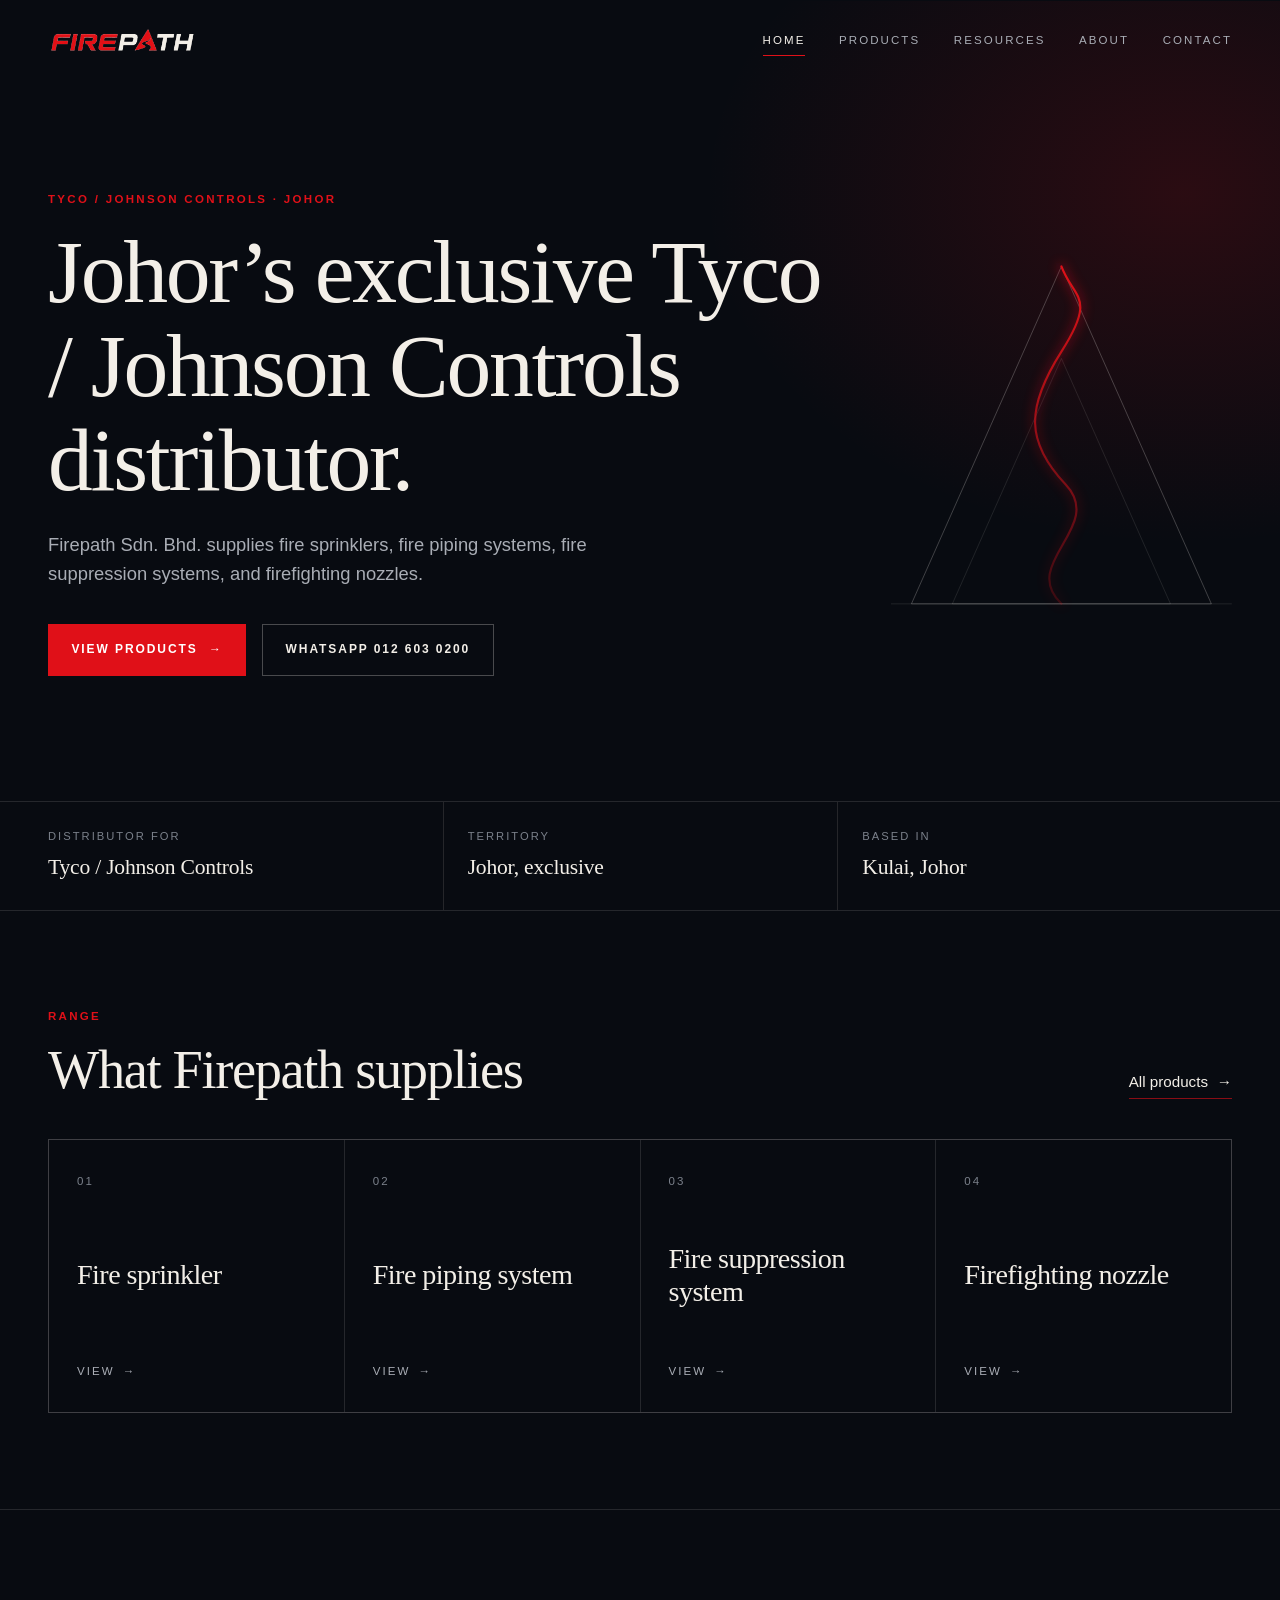
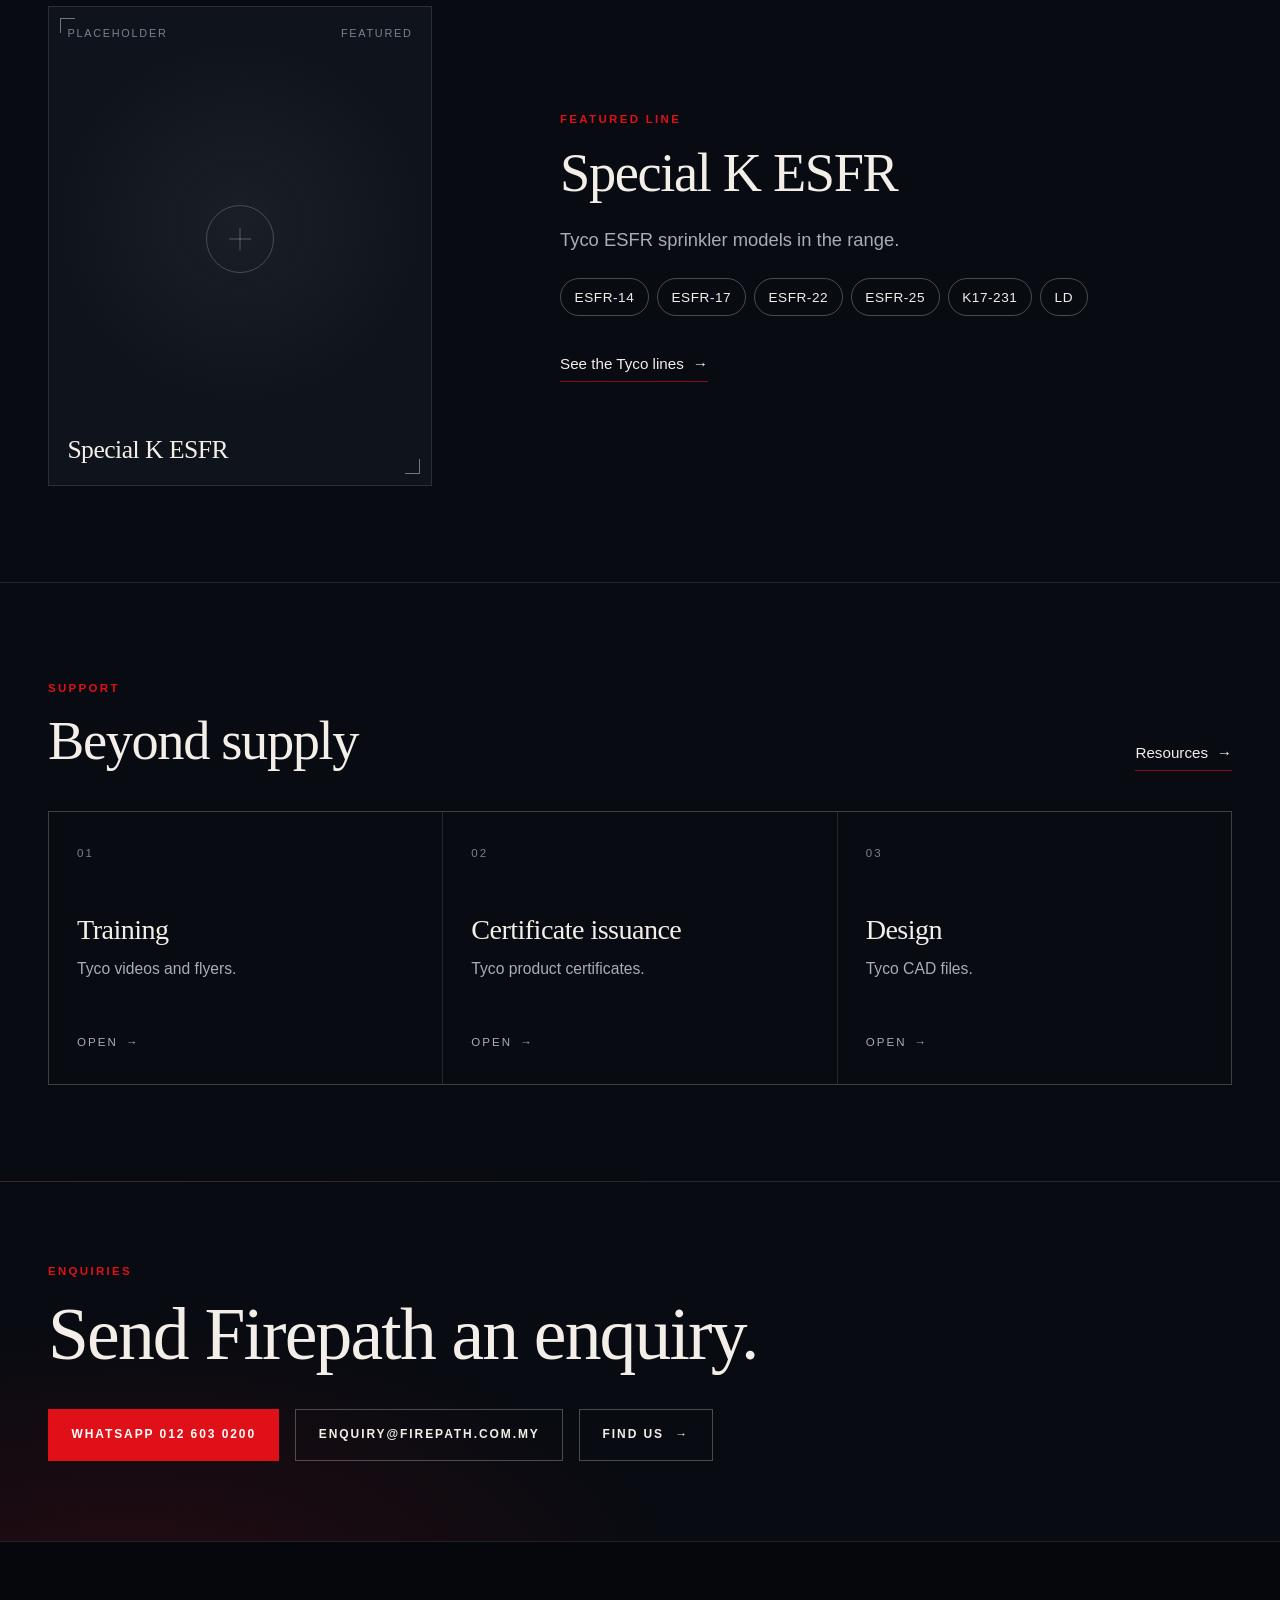
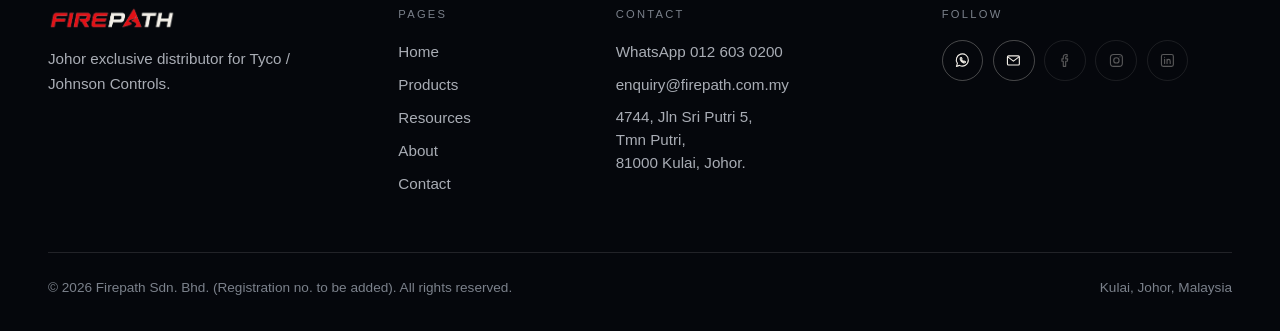
==== index.html @ 4579abf6 "Add Firepath static site Five-page static site for Firepath Sdn. Bhd. (Home, Products, Resources, Ab" ====
<!DOCTYPE html>
<html lang="en">
<head>
  <meta charset="utf-8">
  <meta name="viewport" content="width=device-width, initial-scale=1">
  <title>Firepath Sdn. Bhd. | Tyco / Johnson Controls distributor, Johor</title>
  <meta name="description" content="Firepath Sdn. Bhd. is the Johor exclusive distributor for Tyco and Johnson Controls. Fire sprinklers, fire piping systems, fire suppression systems, and firefighting nozzles.">
  <link rel="icon" href="assets/favicon.svg" type="image/svg+xml">
  <link rel="stylesheet" href="css/styles.css">
  <script>document.documentElement.classList.add("js");</script>
</head>
<body data-page="home">
  <a class="skip" href="#main">Skip to content</a>
  <div data-site-header><noscript><nav class="noscript-nav"><a href="index.html">Home</a><a href="products.html">Products</a><a href="resources.html">Resources</a><a href="about.html">About</a><a href="contact.html">Contact</a></nav></noscript></div>

  <main id="main">
    <section class="hero" aria-labelledby="hero-heading">
      <div class="wrap hero-grid">
        <div>
          <p class="kicker enter" style="--d:100ms">Tyco / Johnson Controls &middot; Johor</p>
          <h1 id="hero-heading" class="enter" style="--d:200ms">Johor&rsquo;s exclusive Tyco / Johnson Controls distributor.</h1>
          <p class="lede enter" style="--d:380ms">Firepath Sdn. Bhd. supplies fire sprinklers, fire piping systems, fire suppression systems, and firefighting nozzles.</p>
          <div class="actions enter" style="--d:520ms">
            <a class="btn btn-primary" href="products.html">View products <span class="arrow" aria-hidden="true">&rarr;</span></a>
            <a class="btn" href="https://wa.me/60126030200">WhatsApp 012 603 0200</a>
          </div>
        </div>

        <div class="hero-art" aria-hidden="true">
          <svg viewBox="0 0 400 440" focusable="false">
            <defs>
              <linearGradient id="path-fade" x1="0" y1="1" x2="0" y2="0">
                <stop offset="0" stop-color="#e01018" stop-opacity="0.2"/>
                <stop offset="1" stop-color="#e01018"/>
              </linearGradient>
              <filter id="path-blur" x="-50%" y="-50%" width="200%" height="200%">
                <feGaussianBlur stdDeviation="6"/>
              </filter>
              <filter id="ember-glow" x="-300%" y="-300%" width="700%" height="700%">
                <feGaussianBlur stdDeviation="5"/>
              </filter>
            </defs>
            <path class="art-base" pathLength="1" d="M0 420 H400"/>
            <path class="art-frame" pathLength="1" d="M200 24 L376 420 H24 Z"/>
            <path class="art-frame art-frame-inner" pathLength="1" d="M200 132 L328 420 H72 Z"/>
            <path class="art-path art-path-glow" pathLength="1" d="M200 420 C 150 372, 252 330, 205 280 S 158 190, 200 124 S 214 62, 200 24"/>
            <path id="fire-path" class="art-path" pathLength="1" d="M200 420 C 150 372, 252 330, 205 280 S 158 190, 200 124 S 214 62, 200 24"/>
            <g class="art-ember" opacity="0">
              <circle r="10" fill="#e01018" filter="url(#ember-glow)"/>
              <circle r="3" fill="#ffd9d4"/>
              <animateMotion dur="7s" begin="3s" repeatCount="indefinite" keyPoints="0;1" keyTimes="0;1" calcMode="spline" keySplines="0.45 0 0.55 1">
                <mpath href="#fire-path"/>
              </animateMotion>
              <animate attributeName="opacity" values="0;1;1;0" keyTimes="0;0.12;0.82;1" dur="7s" begin="3s" repeatCount="indefinite"/>
            </g>
          </svg>
        </div>
      </div>
    </section>

    <section class="strip" aria-label="Company at a glance">
      <div class="wrap strip-grid" data-reveal-group="120">
        <div class="strip-item" data-reveal>
          <span class="strip-label">Distributor for</span>
          <span class="strip-value">Tyco / Johnson Controls</span>
        </div>
        <div class="strip-item" data-reveal>
          <span class="strip-label">Territory</span>
          <span class="strip-value">Johor, exclusive</span>
        </div>
        <div class="strip-item" data-reveal>
          <span class="strip-label">Based in</span>
          <span class="strip-value">Kulai, Johor</span>
        </div>
      </div>
    </section>

    <section class="band" aria-labelledby="range-heading">
      <div class="wrap">
        <header class="band-head band-head-row">
          <div data-reveal>
            <p class="kicker">Range</p>
            <h2 id="range-heading">What Firepath supplies</h2>
          </div>
          <a class="arrow-link" href="products.html" data-reveal>All products <span class="arrow" aria-hidden="true">&rarr;</span></a>
        </header>
        <div class="grid-lines grid-cols-4" data-reveal-group="90">
          <a class="card" href="products.html#supply" data-reveal>
            <span class="card-num">01</span>
            <span>
              <span class="card-title">Fire sprinkler</span>
            </span>
            <span class="card-go">View <span class="arrow" aria-hidden="true">&rarr;</span></span>
          </a>
          <a class="card" href="products.html#supply" data-reveal>
            <span class="card-num">02</span>
            <span>
              <span class="card-title">Fire piping system</span>
            </span>
            <span class="card-go">View <span class="arrow" aria-hidden="true">&rarr;</span></span>
          </a>
          <a class="card" href="products.html#supply" data-reveal>
            <span class="card-num">03</span>
            <span>
              <span class="card-title">Fire suppression system</span>
            </span>
            <span class="card-go">View <span class="arrow" aria-hidden="true">&rarr;</span></span>
          </a>
          <a class="card" href="products.html#supply" data-reveal>
            <span class="card-num">04</span>
            <span>
              <span class="card-title">Firefighting nozzle</span>
            </span>
            <span class="card-go">View <span class="arrow" aria-hidden="true">&rarr;</span></span>
          </a>
        </div>
      </div>
    </section>

    <section class="band" aria-labelledby="feature-heading">
      <div class="wrap feature">
        <div class="plate-frame" role="img" aria-label="Product placeholder, Special K ESFR" data-reveal>
          <span class="plate-meta"><span>Placeholder</span><span>Featured</span></span>
          <span class="plate-mark" aria-hidden="true"></span>
          <span class="plate-name">Special K ESFR</span>
        </div>
        <div data-reveal style="--d:120ms">
          <p class="kicker">Featured line</p>
          <h2 id="feature-heading">Special K ESFR</h2>
          <p class="lede">Tyco ESFR sprinkler models in the range.</p>
          <ul class="chips" aria-label="Models">
            <li>ESFR-14</li>
            <li>ESFR-17</li>
            <li>ESFR-22</li>
            <li>ESFR-25</li>
            <li>K17-231</li>
            <li>LD</li>
          </ul>
          <div class="actions">
            <a class="arrow-link" href="products.html#special-k-esfr">See the Tyco lines <span class="arrow" aria-hidden="true">&rarr;</span></a>
          </div>
        </div>
      </div>
    </section>

    <section class="band" aria-labelledby="support-heading">
      <div class="wrap">
        <header class="band-head band-head-row">
          <div data-reveal>
            <p class="kicker">Support</p>
            <h2 id="support-heading">Beyond supply</h2>
          </div>
          <a class="arrow-link" href="resources.html" data-reveal>Resources <span class="arrow" aria-hidden="true">&rarr;</span></a>
        </header>
        <div class="grid-lines grid-cols-3" data-reveal-group="90">
          <a class="card" href="resources.html" data-reveal>
            <span class="card-num">01</span>
            <span>
              <span class="card-title">Training</span>
              <p class="card-text">Tyco videos and flyers.</p>
            </span>
            <span class="card-go">Open <span class="arrow" aria-hidden="true">&rarr;</span></span>
          </a>
          <a class="card" href="resources.html" data-reveal>
            <span class="card-num">02</span>
            <span>
              <span class="card-title">Certificate issuance</span>
              <p class="card-text">Tyco product certificates.</p>
            </span>
            <span class="card-go">Open <span class="arrow" aria-hidden="true">&rarr;</span></span>
          </a>
          <a class="card" href="resources.html" data-reveal>
            <span class="card-num">03</span>
            <span>
              <span class="card-title">Design</span>
              <p class="card-text">Tyco CAD files.</p>
            </span>
            <span class="card-go">Open <span class="arrow" aria-hidden="true">&rarr;</span></span>
          </a>
        </div>
      </div>
    </section>

    <section class="cta" aria-labelledby="cta-heading">
      <div class="wrap" data-reveal>
        <p class="kicker">Enquiries</p>
        <h2 id="cta-heading">Send Firepath an enquiry.</h2>
        <div class="actions">
          <a class="btn btn-primary" href="https://wa.me/60126030200">WhatsApp 012 603 0200</a>
          <a class="btn" href="mailto:enquiry@firepath.com.my">enquiry@firepath.com.my</a>
          <a class="btn" href="contact.html">Find us <span class="arrow" aria-hidden="true">&rarr;</span></a>
        </div>
      </div>
    </section>
  </main>

  <div data-site-footer></div>

  <script src="js/site.js"></script>
  <script src="js/main.js"></script>
</body>
</html>
---- css/styles.css ----
:root {
  --bg: #080b11;
  --bg-deep: #05070c;
  --bg-raise: #0f141c;
  --ink: #f3efe8;
  --muted: #a9adb5;
  --faint: #7b818b;
  --line: rgba(243, 239, 232, 0.12);
  --line-strong: rgba(243, 239, 232, 0.28);
  --red: #e01018;
  --red-soft: rgba(224, 16, 24, 0.14);
  --pad: 1.25rem;
  --max: 74rem;
  --header-h: 4.5rem;
  --ease: cubic-bezier(0.2, 0.7, 0.2, 1);
  --serif: "Iowan Old Style", "Palatino Linotype", Palatino, Georgia, serif;
  --sans: "Avenir Next", "Segoe UI", Helvetica, Arial, sans-serif;
}

@view-transition {
  navigation: auto;
}

::view-transition-old(root),
::view-transition-new(root) {
  animation-duration: 0.45s;
  animation-timing-function: var(--ease);
}

*,
*::before,
*::after {
  box-sizing: border-box;
}

html {
  background: var(--bg);
}

body {
  display: flex;
  flex-direction: column;
  min-height: 100vh;
  margin: 0;
  overflow-x: clip;
  background: var(--bg);
  color: var(--ink);
  font-family: var(--sans);
  font-size: 1.0625rem;
  line-height: 1.6;
  text-rendering: optimizeLegibility;
  -webkit-font-smoothing: antialiased;
}

main {
  flex: 1 0 auto;
}

[id] {
  scroll-margin-top: calc(var(--header-h) + 1rem);
}

img {
  max-width: 100%;
  height: auto;
}

a {
  color: inherit;
  text-decoration-thickness: 1px;
  text-underline-offset: 0.22em;
  text-decoration-color: rgba(224, 16, 24, 0.7);
  transition: color 0.3s var(--ease);
}

a:hover {
  color: #fff;
}

:focus-visible {
  outline: 2px solid var(--red);
  outline-offset: 3px;
}

::selection {
  background: var(--red);
  color: #fff;
}

.skip {
  position: absolute;
  left: 1rem;
  top: -4rem;
  z-index: 50;
  padding: 0.5rem 0.8rem;
  background: var(--ink);
  color: var(--bg);
}

.skip:focus {
  top: 1rem;
}

.wrap {
  width: min(100% - (var(--pad) * 2), var(--max));
  min-width: 0;
  margin-inline: auto;
}

.kicker {
  margin: 0 0 1rem;
  color: var(--red);
  font-size: 0.72rem;
  font-weight: 600;
  letter-spacing: 0.2em;
  text-transform: uppercase;
}

h1,
h2,
h3 {
  margin: 0;
  font-family: var(--serif);
  font-weight: 500;
  letter-spacing: -0.025em;
  line-height: 1.05;
}

h2 {
  font-size: clamp(2rem, 4.4vw, 3.4rem);
}

h3 {
  font-size: clamp(1.55rem, 2.4vw, 2.1rem);
}

.lede {
  max-width: min(36rem, 100%);
  margin: 1.5rem 0 0;
  color: var(--muted);
  font-size: 1.15rem;
  line-height: 1.55;
}

/* Header */

.noscript-nav {
  display: flex;
  flex-wrap: wrap;
  gap: 1rem;
  padding: 1.25rem var(--pad);
  border-bottom: 1px solid var(--line);
}

.site-header {
  position: sticky;
  top: 0;
  z-index: 30;
  border-bottom: 1px solid transparent;
  transition: background 0.45s var(--ease), border-color 0.45s var(--ease);
}

.site-header.is-scrolled {
  background: rgba(8, 11, 17, 0.8);
  border-bottom-color: var(--line);
  -webkit-backdrop-filter: saturate(140%) blur(14px);
  backdrop-filter: saturate(140%) blur(14px);
}

.header-row {
  display: flex;
  align-items: center;
  justify-content: space-between;
  gap: 1.5rem;
  height: var(--header-h);
}

.brand {
  position: relative;
  z-index: 2;
  display: block;
  line-height: 0;
}

.brand img {
  display: block;
  width: auto;
  height: 24px;
}

.site-nav {
  display: flex;
  gap: 2.1rem;
}

.site-nav a {
  position: relative;
  padding: 0.4rem 0;
  color: var(--muted);
  font-size: 0.72rem;
  letter-spacing: 0.18em;
  text-decoration: none;
  text-transform: uppercase;
}

.site-nav a::after {
  content: "";
  position: absolute;
  left: 0;
  right: 0;
  bottom: 0;
  height: 1px;
  background: var(--red);
  transform: scaleX(0);
  transform-origin: right;
  transition: transform 0.55s var(--ease);
}

.site-nav a:hover,
.site-nav a[aria-current="page"] {
  color: var(--ink);
}

.site-nav a:hover::after,
.site-nav a[aria-current="page"]::after {
  transform: scaleX(1);
  transform-origin: left;
}

.nav-toggle {
  display: none;
}

@media (max-width: 55.99rem) {
  .nav-toggle {
    position: relative;
    z-index: 2;
    display: inline-flex;
    align-items: center;
    gap: 0.7rem;
    padding: 0.5rem 0;
    border: 0;
    background: none;
    color: var(--ink);
    font: inherit;
    font-size: 0.72rem;
    letter-spacing: 0.18em;
    text-transform: uppercase;
    cursor: pointer;
  }

  .nav-toggle-bars {
    position: relative;
    width: 1.3rem;
    height: 8px;
  }

  .nav-toggle-bars::before,
  .nav-toggle-bars::after {
    content: "";
    position: absolute;
    left: 0;
    right: 0;
    height: 1px;
    background: currentColor;
    transition: transform 0.45s var(--ease), top 0.45s var(--ease);
  }

  .nav-toggle-bars::before {
    top: 0;
  }

  .nav-toggle-bars::after {
    top: 7px;
  }

  .nav-open .nav-toggle-bars::before {
    top: 3.5px;
    transform: rotate(45deg);
  }

  .nav-open .nav-toggle-bars::after {
    top: 3.5px;
    transform: rotate(-45deg);
  }

  .nav-open {
    overflow: hidden;
  }

  .nav-open .site-header {
    background: transparent;
    border-bottom-color: transparent;
    -webkit-backdrop-filter: none;
    backdrop-filter: none;
  }

  .site-nav {
    position: fixed;
    inset: 0;
    z-index: 1;
    flex-direction: column;
    justify-content: center;
    gap: 0.2rem;
    padding: 6rem var(--pad) 3rem;
    background:
      radial-gradient(40rem 30rem at 100% 0%, var(--red-soft), transparent 70%),
      var(--bg);
    opacity: 0;
    visibility: hidden;
    transition: opacity 0.45s var(--ease), visibility 0s linear 0.45s;
  }

  .nav-open .site-nav {
    opacity: 1;
    visibility: visible;
    transition: opacity 0.45s var(--ease);
  }

  .site-nav a {
    padding: 0.35rem 0;
    color: var(--ink);
    font-family: var(--serif);
    font-size: clamp(2.25rem, 10vw, 3.25rem);
    letter-spacing: -0.02em;
    text-transform: none;
    opacity: 0;
    transform: translateY(18px);
    transition: opacity 0.6s var(--ease), transform 0.6s var(--ease), color 0.3s;
    transition-delay: calc(var(--i, 0) * 60ms + 80ms);
  }

  .nav-open .site-nav a {
    opacity: 1;
    transform: none;
  }

  .site-nav a::after {
    display: none;
  }

  .site-nav a[aria-current="page"] {
    color: var(--red);
  }
}

/* Buttons and links */

.btn {
  position: relative;
  isolation: isolate;
  overflow: hidden;
  display: inline-flex;
  align-items: center;
  gap: 0.7rem;
  padding: 0.95rem 1.4rem;
  border: 1px solid var(--line-strong);
  color: var(--ink);
  font-size: 0.75rem;
  font-weight: 600;
  letter-spacing: 0.16em;
  text-decoration: none;
  text-transform: uppercase;
  transition: color 0.45s var(--ease), border-color 0.45s var(--ease);
}

.btn::before {
  content: "";
  position: absolute;
  inset: 0;
  z-index: -1;
  background: var(--ink);
  transform: translateY(101%);
  transition: transform 0.55s var(--ease);
}

.btn:hover {
  color: var(--bg);
  border-color: var(--ink);
}

.btn:hover::before {
  transform: none;
}

.btn-primary {
  background: var(--red);
  border-color: var(--red);
  color: #fff;
}

.arrow {
  display: inline-block;
  transition: transform 0.45s var(--ease);
}

.btn:hover .arrow,
.arrow-link:hover .arrow,
a:hover > .card-go .arrow {
  transform: translateX(5px);
}

.arrow-link {
  display: inline-flex;
  align-items: center;
  gap: 0.55rem;
  padding-bottom: 0.25rem;
  border-bottom: 1px solid rgba(224, 16, 24, 0.6);
  font-size: 0.95rem;
  text-decoration: none;
}

.actions {
  display: flex;
  flex-wrap: wrap;
  gap: 0.75rem 1rem;
  margin-top: 2.25rem;
}

/* Entrance and scroll motion */

@keyframes enter {
  from {
    opacity: 0;
    transform: translateY(28px);
    filter: blur(6px);
  }

  to {
    opacity: 1;
    transform: none;
    filter: none;
  }
}

@keyframes draw {
  to {
    stroke-dashoffset: 0;
  }
}

@keyframes breathe {
  0%,
  100% {
    opacity: 0.55;
    transform: scale(1);
  }

  50% {
    opacity: 0.9;
    transform: scale(1.06);
  }
}

.enter {
  animation: enter 1.1s var(--ease) both;
  animation-delay: var(--d, 0ms);
}

.js [data-reveal] {
  opacity: 0;
  transform: translateY(26px);
  transition: opacity 1s var(--ease), transform 1s var(--ease);
  transition-delay: var(--d, 0ms);
}

.js [data-reveal].is-in {
  opacity: 1;
  transform: none;
}

/* Home hero */

.hero {
  position: relative;
  overflow: hidden;
  margin-top: calc(var(--header-h) * -1);
  padding: calc(var(--header-h) + 3.5rem) 0 4.5rem;
}

.hero::before {
  content: "";
  position: absolute;
  inset: -20% -30% auto auto;
  width: 60rem;
  height: 44rem;
  background: radial-gradient(closest-side, rgba(224, 16, 24, 0.16), transparent);
  pointer-events: none;
  animation: breathe 9s ease-in-out infinite;
}

.hero-grid {
  position: relative;
  display: grid;
  grid-template-columns: minmax(0, 1fr);
  gap: 3rem;
  align-items: center;
}

.hero h1 {
  max-width: min(12em, 100%);
  font-size: clamp(2.6rem, 7.2vw, 5.6rem);
}

.hero-art {
  width: min(100%, 15rem);
  margin: 0 auto;
}

.hero-art svg {
  display: block;
  width: 100%;
  height: auto;
  overflow: visible;
}

.art-frame,
.art-base,
.art-path {
  fill: none;
  stroke-dasharray: 1;
  stroke-dashoffset: 1;
}

.art-base {
  stroke: var(--line);
  stroke-width: 1;
  animation: draw 1.4s var(--ease) 0.1s forwards;
}

.art-frame {
  stroke: var(--line-strong);
  stroke-width: 1;
  animation: draw 1.9s var(--ease) 0.3s forwards;
}

.art-frame-inner {
  stroke: var(--line);
  animation-delay: 0.6s;
}

.art-path {
  stroke: url(#path-fade);
  stroke-width: 2.5;
  stroke-linecap: round;
  animation: draw 2.2s var(--ease) 1s forwards;
}

.art-path-glow {
  stroke-width: 9;
  opacity: 0.35;
  filter: url(#path-blur);
}

/* Credentials strip */

.strip {
  border-top: 1px solid var(--line);
  border-bottom: 1px solid var(--line);
}

.strip-grid {
  display: grid;
  grid-template-columns: minmax(0, 1fr);
}

.strip-item {
  padding: 1.4rem 0;
  border-top: 1px solid var(--line);
}

.strip-item:first-child {
  border-top: 0;
}

.strip-label {
  display: block;
  color: var(--faint);
  font-size: 0.7rem;
  letter-spacing: 0.18em;
  text-transform: uppercase;
}

.strip-value {
  display: block;
  margin-top: 0.3rem;
  font-family: var(--serif);
  font-size: 1.35rem;
  letter-spacing: -0.01em;
}

/* Sections */

.band {
  padding: 4.5rem 0;
}

.band + .band {
  border-top: 1px solid var(--line);
}

.band-head {
  max-width: min(40rem, 100%);
  margin-bottom: 2.5rem;
}

.band-head > p:not(.kicker) {
  margin: 1rem 0 0;
  color: var(--muted);
}

.band-head-row {
  display: flex;
  flex-wrap: wrap;
  align-items: flex-end;
  justify-content: space-between;
  gap: 1.25rem 2rem;
  max-width: none;
}

.page-head {
  margin-top: calc(var(--header-h) * -1);
  padding: calc(var(--header-h) + 3.5rem) 0 3rem;
  background: radial-gradient(44rem 22rem at 92% 0%, rgba(224, 16, 24, 0.13), transparent 70%);
}

.page-head h1 {
  font-size: clamp(2.75rem, 7vw, 5rem);
}

.page-head + .band {
  padding-top: 1rem;
}

/* Hairline card grids */

.grid-lines {
  display: grid;
  grid-template-columns: minmax(0, 1fr);
  gap: 1px;
  background: var(--line);
  border: 1px solid var(--line);
}

.card {
  position: relative;
  overflow: hidden;
  display: flex;
  flex-direction: column;
  justify-content: space-between;
  gap: 2rem;
  min-height: 14rem;
  padding: 1.6rem 1.5rem;
  background: var(--bg);
  color: inherit;
  text-decoration: none;
  transition: background 0.5s var(--ease);
}

.card::before {
  content: "";
  position: absolute;
  left: 0;
  right: 0;
  bottom: 0;
  height: 2px;
  background: var(--red);
  transform: scaleX(0);
  transform-origin: left;
  transition: transform 0.7s var(--ease);
}

a.card:hover {
  background: var(--bg-raise);
  color: inherit;
}

a.card:hover::before {
  transform: scaleX(1);
}

.card-num {
  color: var(--faint);
  font-size: 0.72rem;
  letter-spacing: 0.18em;
}

.card-title {
  font-family: var(--serif);
  font-size: clamp(1.55rem, 2.2vw, 1.95rem);
  line-height: 1.12;
  letter-spacing: -0.02em;
}

.card-text {
  margin: 0.6rem 0 0;
  color: var(--muted);
  font-size: 0.98rem;
}

.card-go {
  display: inline-flex;
  align-items: center;
  gap: 0.5rem;
  color: var(--muted);
  font-size: 0.72rem;
  letter-spacing: 0.18em;
  text-transform: uppercase;
}

/* Featured line */

.feature {
  display: grid;
  grid-template-columns: minmax(0, 1fr);
  gap: 2rem;
  align-items: center;
}

.feature .plate-frame {
  width: min(100%, 24rem);
}

.chips {
  display: flex;
  flex-wrap: wrap;
  gap: 0.5rem;
  margin: 1.5rem 0 0;
  padding: 0;
  list-style: none;
}

.chips li {
  padding: 0.45rem 0.85rem;
  border: 1px solid var(--line-strong);
  border-radius: 999px;
  font-size: 0.85rem;
  letter-spacing: 0.04em;
  transition: border-color 0.4s var(--ease), background 0.4s var(--ease);
}

.chips li:hover {
  border-color: var(--red);
  background: var(--red-soft);
}

/* Closing call to action */

.cta {
  position: relative;
  overflow: hidden;
  padding: 5rem 0;
  border-top: 1px solid var(--line);
  background: radial-gradient(50rem 26rem at 10% 120%, var(--red-soft), transparent 70%);
}

.cta h2 {
  max-width: 14em;
  font-size: clamp(2.4rem, 6vw, 4.6rem);
}

/* Product plates */

.plate-grid {
  display: grid;
  grid-template-columns: minmax(0, 1fr);
  gap: 1rem;
}

.plate {
  margin: 0;
}

.plate-frame {
  position: relative;
  display: flex;
  flex-direction: column;
  justify-content: space-between;
  gap: 1rem;
  aspect-ratio: 4 / 5;
  min-height: 16rem;
  padding: 1.1rem 1.15rem 1.25rem;
  background:
    radial-gradient(70% 55% at 50% 45%, rgba(243, 239, 232, 0.05), transparent 70%),
    var(--bg-raise);
  border: 1px solid var(--line);
  transition: border-color 0.6s var(--ease), transform 0.6s var(--ease);
}

.plate-frame:hover {
  border-color: rgba(224, 16, 24, 0.5);
  transform: translateY(-4px);
}

.plate-frame::before,
.plate-frame::after {
  content: "";
  position: absolute;
  width: 0.9rem;
  height: 0.9rem;
  border-color: rgba(243, 239, 232, 0.45);
  border-style: solid;
  pointer-events: none;
}

.plate-frame::before {
  top: 0.7rem;
  left: 0.7rem;
  border-width: 1px 0 0 1px;
}

.plate-frame::after {
  right: 0.7rem;
  bottom: 0.7rem;
  border-width: 0 1px 1px 0;
}

.plate-meta {
  display: flex;
  justify-content: space-between;
  gap: 1rem;
  color: var(--faint);
  font-size: 0.68rem;
  letter-spacing: 0.16em;
  text-transform: uppercase;
}

.plate-mark {
  position: relative;
  width: 4.25rem;
  height: 4.25rem;
  margin: auto;
  border: 1px solid rgba(243, 239, 232, 0.22);
  border-radius: 50%;
  transition: transform 0.9s var(--ease), border-color 0.6s var(--ease);
}

.plate-frame:hover .plate-mark {
  transform: rotate(90deg);
  border-color: rgba(224, 16, 24, 0.6);
}

.plate-mark::before,
.plate-mark::after {
  content: "";
  position: absolute;
  left: 50%;
  top: 50%;
  background: rgba(243, 239, 232, 0.3);
  transform: translate(-50%, -50%);
}

.plate-mark::before {
  width: 1px;
  height: 1.35rem;
}

.plate-mark::after {
  width: 1.35rem;
  height: 1px;
}

.plate-name {
  max-width: 11em;
  font-family: var(--serif);
  font-size: clamp(1.45rem, 2vw, 1.85rem);
  line-height: 1.12;
  letter-spacing: -0.02em;
}

/* Catalog lines */

.line {
  display: grid;
  grid-template-columns: minmax(0, 1fr);
  gap: 1.5rem;
  padding: 2.5rem 0;
  border-top: 1px solid var(--line);
}

.line:first-of-type {
  border-top: 0;
  padding-top: 0;
}

.line .plate-frame {
  width: min(100%, 18rem);
}

.line-copy > p {
  margin: 0.9rem 0 0;
  color: var(--muted);
}

blockquote {
  margin: 1rem 0 0;
  padding: 0;
}

blockquote p {
  margin: 0;
  font-family: var(--serif);
  font-size: 1.35rem;
  line-height: 1.35;
  letter-spacing: -0.02em;
}

.quote-source {
  margin-top: 0.55rem;
  color: var(--faint);
  font-size: 0.72rem;
  letter-spacing: 0.16em;
  text-transform: uppercase;
}

.spec-list,
.link-list {
  margin: 0.9rem 0 0;
  padding: 0;
  list-style: none;
}

.spec-list li {
  padding: 0.5rem 0;
  border-top: 1px solid var(--line);
  color: var(--muted);
}

.line-link {
  margin-top: 1.25rem;
}

.facts {
  margin: 1.25rem 0 0;
}

.facts div {
  display: grid;
  gap: 0.2rem;
  padding: 0.9rem 0;
  border-top: 1px solid var(--line);
}

.facts dt {
  color: var(--faint);
  font-size: 0.72rem;
  letter-spacing: 0.14em;
  text-transform: uppercase;
}

.facts dd {
  margin: 0;
}

/* Resources */

.link-list {
  border-bottom: 1px solid var(--line);
}

.link-list a {
  display: flex;
  align-items: center;
  justify-content: space-between;
  gap: 1rem;
  padding: 1.1rem 0;
  border-top: 1px solid var(--line);
  font-family: var(--serif);
  font-size: 1.35rem;
  text-decoration: none;
  transition: padding 0.5s var(--ease), color 0.3s;
}

.link-list a:hover {
  padding-left: 0.6rem;
}

.note {
  max-width: 40rem;
  margin: 1.5rem 0 0;
  color: var(--faint);
  font-size: 0.92rem;
}

/* About */

.intro {
  display: grid;
  grid-template-columns: minmax(0, 1fr);
  gap: 2rem;
}

.statement {
  margin: 0;
  font-family: var(--serif);
  font-size: clamp(2rem, 4.6vw, 3.5rem);
  line-height: 1.1;
  letter-spacing: -0.025em;
}

.statement em {
  color: var(--red);
  font-style: normal;
}

.intro-body p {
  margin: 0 0 1.1rem;
  color: var(--muted);
  font-size: 1.1rem;
}

.intro-body p:first-child {
  color: var(--ink);
}

.quotes {
  display: grid;
  grid-template-columns: minmax(0, 1fr);
  gap: 2.5rem;
}

.quotes figure {
  margin: 0;
  padding-top: 1.5rem;
  border-top: 1px solid var(--red);
}

.quotes blockquote p {
  font-size: clamp(1.35rem, 2.4vw, 1.75rem);
}

.quotes figcaption {
  margin-top: 1rem;
  color: var(--faint);
  font-size: 0.72rem;
  letter-spacing: 0.16em;
  text-transform: uppercase;
}

/* Contact */

.contact-card .card-title {
  overflow-wrap: anywhere;
}

.contact-card address {
  font-style: normal;
}

.map {
  position: relative;
  overflow: hidden;
  aspect-ratio: 4 / 5;
  border: 1px solid var(--line);
  background: var(--bg-raise);
}

.map-fallback {
  position: absolute;
  inset: 0;
  display: grid;
  place-items: center;
  padding: 1.5rem;
  color: var(--faint);
  font-size: 0.9rem;
  text-align: center;
}

.map iframe {
  position: absolute;
  inset: 0;
  width: 100%;
  height: 100%;
  border: 0;
  filter: invert(0.9) hue-rotate(180deg) saturate(0.55) contrast(0.92);
}

.map-meta {
  display: flex;
  flex-wrap: wrap;
  align-items: center;
  justify-content: space-between;
  gap: 1rem 2rem;
  margin-top: 1.5rem;
}

.map-meta address {
  color: var(--muted);
  font-style: normal;
  line-height: 1.5;
}

.map-meta .actions {
  margin-top: 0;
}

/* Footer */

.site-footer {
  padding-top: 4rem;
  border-top: 1px solid var(--line);
  background: var(--bg-deep);
  color: var(--muted);
  font-size: 0.95rem;
}

.footer-grid {
  display: grid;
  grid-template-columns: minmax(0, 1fr);
  gap: 2.5rem;
}

.footer-brand img {
  display: block;
  width: auto;
  height: 24px;
}

.footer-brand p {
  max-width: 20rem;
  margin: 1.1rem 0 0;
}

.footer-title {
  margin: 0 0 1rem;
  color: var(--faint);
  font-size: 0.7rem;
  letter-spacing: 0.2em;
  text-transform: uppercase;
}

.footer-list {
  display: grid;
  gap: 0.55rem;
  margin: 0;
  padding: 0;
  list-style: none;
}

.footer-list a {
  text-decoration: none;
}

.footer-list a:hover {
  color: var(--ink);
}

.footer-address {
  line-height: 1.5;
}

.social {
  display: flex;
  flex-wrap: wrap;
  gap: 0.6rem;
}

.social-link {
  display: inline-grid;
  place-items: center;
  width: 2.6rem;
  height: 2.6rem;
  border: 1px solid var(--line-strong);
  border-radius: 50%;
  color: var(--ink);
  transition: background 0.4s var(--ease), border-color 0.4s var(--ease), transform 0.4s var(--ease);
}

a.social-link:hover {
  background: var(--red);
  border-color: var(--red);
  color: #fff;
  transform: translateY(-3px);
}

.social-link.is-pending {
  opacity: 0.35;
  cursor: not-allowed;
}

.social-link svg {
  width: 1.05rem;
  height: 1.05rem;
  fill: none;
  stroke: currentColor;
  stroke-width: 1.6;
  stroke-linecap: round;
  stroke-linejoin: round;
}

.footer-bottom {
  display: flex;
  flex-wrap: wrap;
  justify-content: space-between;
  gap: 0.5rem 2rem;
  margin-top: 3.5rem;
  padding: 1.5rem 0 2rem;
  border-top: 1px solid var(--line);
  color: var(--faint);
  font-size: 0.85rem;
}

.footer-bottom p {
  margin: 0;
}

/* Breakpoints */

@media (min-width: 40rem) {
  :root {
    --pad: 1.75rem;
  }

  .strip-grid {
    grid-template-columns: repeat(3, minmax(0, 1fr));
  }

  .strip-item {
    padding: 1.6rem 1.5rem;
    border-top: 0;
    border-left: 1px solid var(--line);
  }

  .strip-item:first-child {
    padding-left: 0;
    border-left: 0;
  }

  .grid-lines,
  .plate-grid {
    grid-template-columns: repeat(2, minmax(0, 1fr));
  }

  .map {
    aspect-ratio: 16 / 9;
  }

  .footer-grid {
    grid-template-columns: repeat(2, minmax(0, 1fr));
  }
}

@media (min-width: 64rem) {
  :root {
    --pad: 2rem;
    --header-h: 5rem;
  }

  .brand img {
    height: 28px;
  }

  .hero {
    padding: calc(var(--header-h) + 5rem) 0 6rem;
  }

  .hero-grid {
    grid-template-columns: minmax(0, 1.4fr) minmax(0, 0.6fr);
    min-height: 34rem;
  }

  .hero-art {
    width: min(100%, 22rem);
    margin-right: 0;
  }

  .band {
    padding: 6rem 0;
  }

  .page-head {
    padding: calc(var(--header-h) + 5rem) 0 3.5rem;
  }

  .plate-grid,
  .grid-cols-4 {
    grid-template-columns: repeat(4, minmax(0, 1fr));
  }

  .grid-cols-3 {
    grid-template-columns: repeat(3, minmax(0, 1fr));
  }

  .card {
    min-height: 17rem;
    padding: 2rem 1.75rem;
  }

  .feature {
    grid-template-columns: minmax(0, 0.8fr) minmax(0, 1.2fr);
    gap: 4rem;
  }

  .line {
    grid-template-columns: 18rem minmax(0, 1fr);
    gap: 3.5rem;
    align-items: start;
    padding: 3rem 0;
  }

  .intro {
    grid-template-columns: minmax(0, 1.1fr) minmax(0, 0.9fr);
    gap: 5rem;
    align-items: start;
  }

  .quotes {
    grid-template-columns: repeat(2, minmax(0, 1fr));
    gap: 3rem;
  }

  .map {
    aspect-ratio: 21 / 9;
  }

  .footer-grid {
    grid-template-columns: minmax(0, 1.25fr) minmax(0, 0.7fr) minmax(0, 1.15fr) minmax(0, 1.2fr);
    gap: 3rem;
  }
}

@media (prefers-reduced-motion: reduce) {
  *,
  *::before,
  *::after {
    animation-duration: 0.001ms !important;
    animation-delay: 0ms !important;
    animation-iteration-count: 1 !important;
    transition-duration: 0.001ms !important;
    transition-delay: 0ms !important;
  }

  .js [data-reveal] {
    opacity: 1;
    transform: none;
  }

  .art-ember {
    display: none;
  }
}
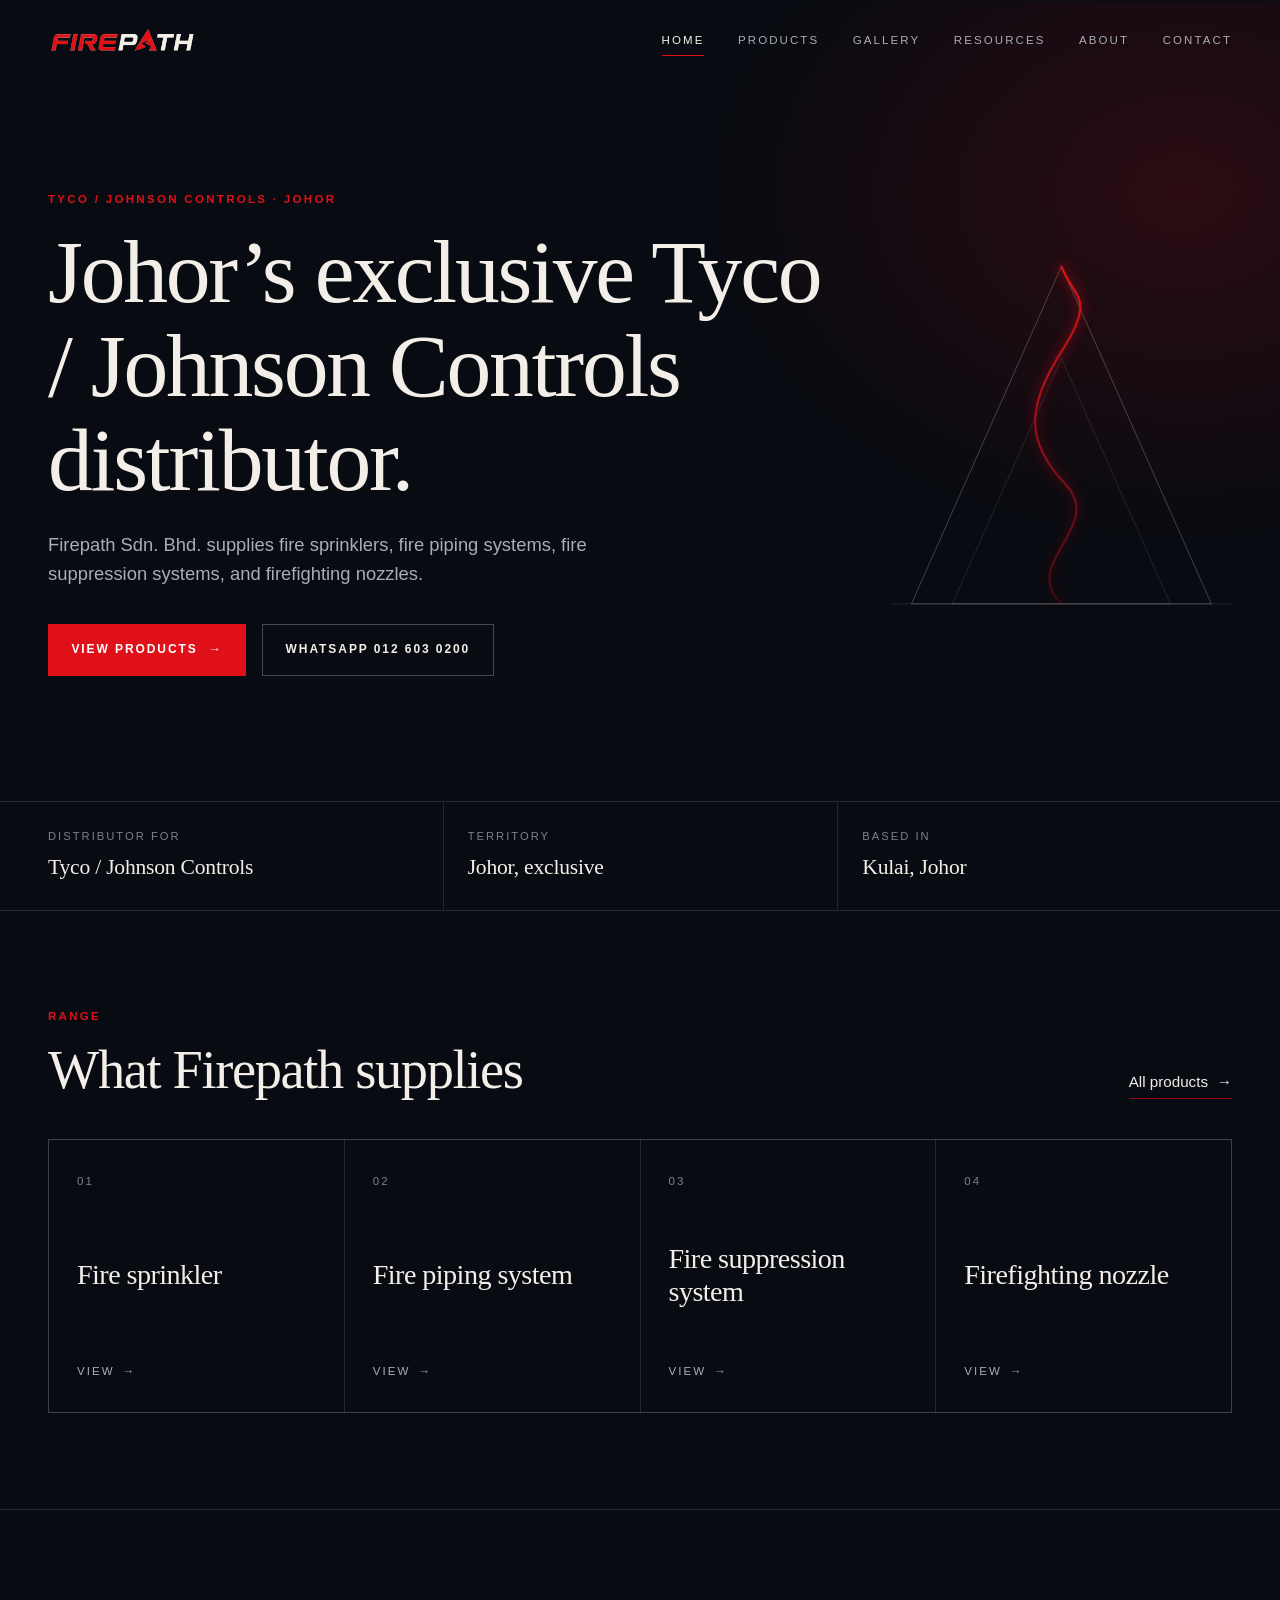
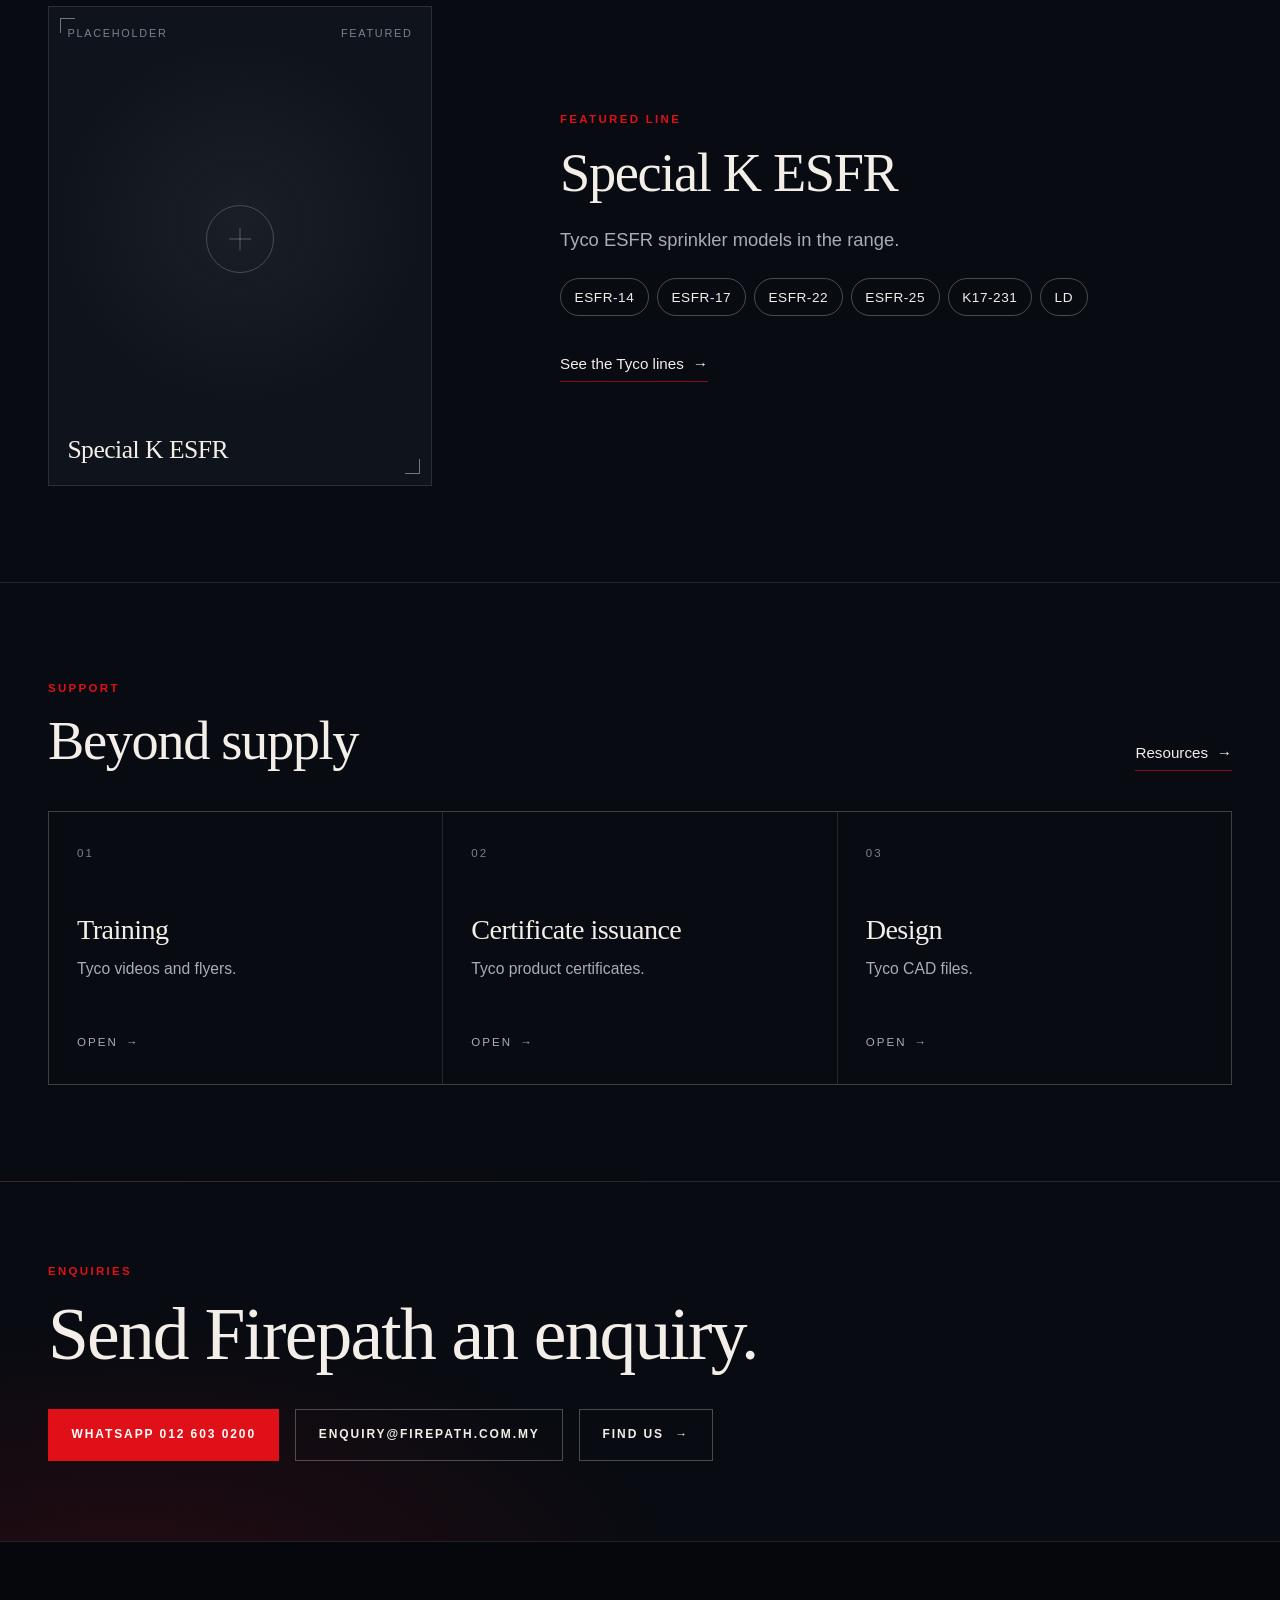
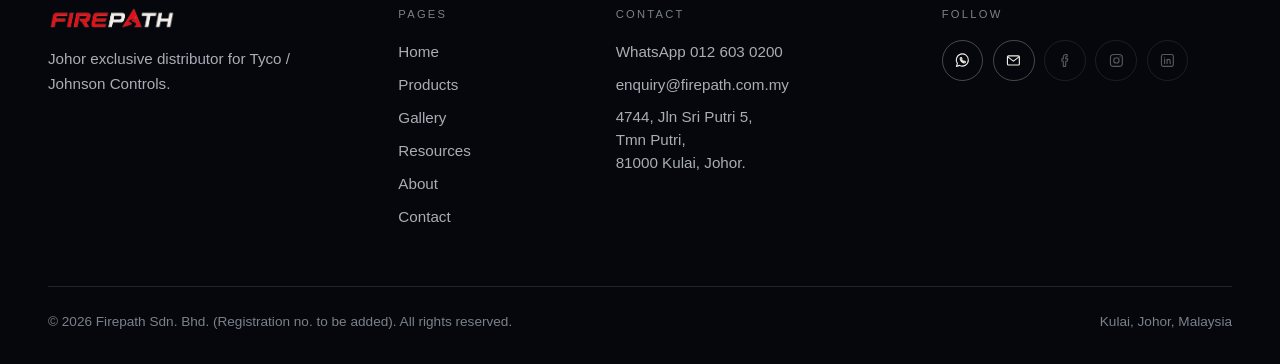
==== commit 1d120c47: "Add gallery page with on-page image detail lightbox. Placeholder frames stand in until project photo" ====
--- a/index.html
+++ b/index.html
@@ -11,7 +11,7 @@
 </head>
 <body data-page="home">
   <a class="skip" href="#main">Skip to content</a>
-  <div data-site-header><noscript><nav class="noscript-nav"><a href="index.html">Home</a><a href="products.html">Products</a><a href="resources.html">Resources</a><a href="about.html">About</a><a href="contact.html">Contact</a></nav></noscript></div>
+  <div data-site-header><noscript><nav class="noscript-nav"><a href="index.html">Home</a><a href="products.html">Products</a><a href="gallery.html">Gallery</a><a href="resources.html">Resources</a><a href="about.html">About</a><a href="contact.html">Contact</a></nav></noscript></div>
 
   <main id="main">
     <section class="hero" aria-labelledby="hero-heading">
--- a/css/styles.css
+++ b/css/styles.css
@@ -1037,6 +1037,231 @@
   text-transform: uppercase;
 }
 
+/* Gallery */
+
+.gallery-grid {
+  display: grid;
+  grid-template-columns: minmax(0, 1fr);
+  gap: 1.25rem;
+  margin: 0;
+  padding: 0;
+  list-style: none;
+}
+
+.gallery-item {
+  display: grid;
+  gap: 1rem;
+  width: 100%;
+  min-width: 0;
+  margin: 0;
+  padding: 0;
+  border: 0;
+  background: none;
+  color: inherit;
+  font: inherit;
+  text-align: left;
+  cursor: pointer;
+}
+
+.gallery-frame {
+  position: relative;
+  display: flex;
+  flex-direction: column;
+  justify-content: space-between;
+  gap: 1rem;
+  aspect-ratio: 4 / 5;
+  min-height: 14rem;
+  min-width: 0;
+  padding: 1.1rem 1.15rem 1.25rem;
+  overflow: hidden;
+  background:
+    radial-gradient(70% 55% at 50% 45%, rgba(243, 239, 232, 0.05), transparent 70%),
+    linear-gradient(160deg, rgba(224, 16, 24, 0.08), transparent 45%),
+    var(--bg-raise);
+  border: 1px solid var(--line);
+  transition: border-color 0.6s var(--ease), transform 0.6s var(--ease);
+}
+
+.gallery-item:hover .gallery-frame,
+.gallery-item:focus-visible .gallery-frame {
+  border-color: rgba(224, 16, 24, 0.5);
+  transform: translateY(-4px);
+}
+
+.gallery-frame::before,
+.gallery-frame::after {
+  content: "";
+  position: absolute;
+  width: 0.9rem;
+  height: 0.9rem;
+  border-color: rgba(243, 239, 232, 0.45);
+  border-style: solid;
+  pointer-events: none;
+}
+
+.gallery-frame::before {
+  top: 0.7rem;
+  left: 0.7rem;
+  border-width: 1px 0 0 1px;
+}
+
+.gallery-frame::after {
+  right: 0.7rem;
+  bottom: 0.7rem;
+  border-width: 0 1px 1px 0;
+}
+
+.gallery-frame-meta {
+  display: flex;
+  justify-content: space-between;
+  gap: 1rem;
+  color: var(--faint);
+  font-size: 0.68rem;
+  letter-spacing: 0.16em;
+  text-transform: uppercase;
+}
+
+.gallery-frame .plate-mark {
+  margin-top: auto;
+  margin-bottom: auto;
+}
+
+.gallery-item:hover .plate-mark,
+.gallery-item:focus-visible .plate-mark {
+  transform: rotate(90deg);
+  border-color: rgba(224, 16, 24, 0.6);
+}
+
+.gallery-frame-label {
+  color: var(--muted);
+  font-size: 0.72rem;
+  letter-spacing: 0.18em;
+  text-transform: uppercase;
+}
+
+.gallery-copy {
+  display: grid;
+  gap: 0.35rem;
+  min-width: 0;
+}
+
+.gallery-title {
+  font-family: var(--serif);
+  font-size: clamp(1.35rem, 2vw, 1.7rem);
+  line-height: 1.15;
+  letter-spacing: -0.02em;
+}
+
+.gallery-detail {
+  color: var(--muted);
+  font-size: 0.95rem;
+}
+
+.gallery-lightbox {
+  width: min(100% - (var(--pad) * 2), 42rem);
+  max-width: 100%;
+  max-height: calc(100vh - 2rem);
+  margin: auto;
+  padding: 0;
+  overflow-x: clip;
+  overflow-y: auto;
+  border: 1px solid var(--line-strong);
+  background: var(--bg);
+  color: var(--ink);
+  box-shadow: 0 1.5rem 4rem rgba(0, 0, 0, 0.45);
+}
+
+.gallery-lightbox::backdrop {
+  background: rgba(5, 7, 12, 0.78);
+  -webkit-backdrop-filter: blur(8px);
+  backdrop-filter: blur(8px);
+}
+
+.gallery-lightbox-panel {
+  display: grid;
+  gap: 1.25rem;
+  min-width: 0;
+  padding: 1.25rem;
+}
+
+.gallery-lightbox-close {
+  display: inline-flex;
+  align-items: center;
+  justify-self: end;
+  gap: 0.55rem;
+  padding: 0.35rem 0;
+  border: 0;
+  background: none;
+  color: var(--muted);
+  font: inherit;
+  font-size: 0.72rem;
+  letter-spacing: 0.18em;
+  text-transform: uppercase;
+  cursor: pointer;
+  transition: color 0.3s var(--ease);
+}
+
+.gallery-lightbox-close:hover {
+  color: var(--ink);
+}
+
+.gallery-lightbox-close span[aria-hidden="true"] {
+  font-size: 1.35rem;
+  line-height: 1;
+}
+
+.gallery-lightbox-media {
+  min-width: 0;
+}
+
+.gallery-frame-large {
+  width: 100%;
+  aspect-ratio: 16 / 11;
+  min-height: 14rem;
+}
+
+.gallery-lightbox-body {
+  min-width: 0;
+}
+
+.gallery-lightbox-body h2 {
+  margin-top: 0.35rem;
+  font-size: clamp(1.8rem, 4vw, 2.6rem);
+  overflow-wrap: anywhere;
+}
+
+.gallery-lightbox-detail {
+  margin: 0.85rem 0 0;
+  color: var(--muted);
+  font-size: 1.05rem;
+}
+
+.gallery-lightbox-nav {
+  display: flex;
+  flex-wrap: wrap;
+  gap: 0.75rem;
+  min-width: 0;
+}
+
+.gallery-lightbox-nav .btn {
+  flex: 1 1 8rem;
+  justify-content: center;
+}
+
+.gallery-lightbox-nav .btn:disabled {
+  opacity: 0.4;
+  cursor: not-allowed;
+}
+
+.gallery-lightbox-nav .btn:disabled:hover {
+  color: var(--ink);
+  border-color: var(--line-strong);
+}
+
+.gallery-lightbox-nav .btn:disabled:hover::before {
+  transform: translateY(101%);
+}
+
 /* Contact */
 
 .contact-card .card-title {
@@ -1227,12 +1452,17 @@
   }
 
   .grid-lines,
-  .plate-grid {
+  .plate-grid,
+  .gallery-grid {
     grid-template-columns: repeat(2, minmax(0, 1fr));
   }
 
   .map {
     aspect-ratio: 16 / 9;
+  }
+
+  .gallery-lightbox-panel {
+    padding: 1.5rem;
   }
 
   .footer-grid {
@@ -1277,8 +1507,18 @@
     grid-template-columns: repeat(4, minmax(0, 1fr));
   }
 
+  .gallery-grid,
   .grid-cols-3 {
     grid-template-columns: repeat(3, minmax(0, 1fr));
+  }
+
+  .gallery-lightbox {
+    width: min(100% - (var(--pad) * 2), 48rem);
+  }
+
+  .gallery-lightbox-panel {
+    padding: 1.75rem;
+    gap: 1.5rem;
   }
 
   .card {
